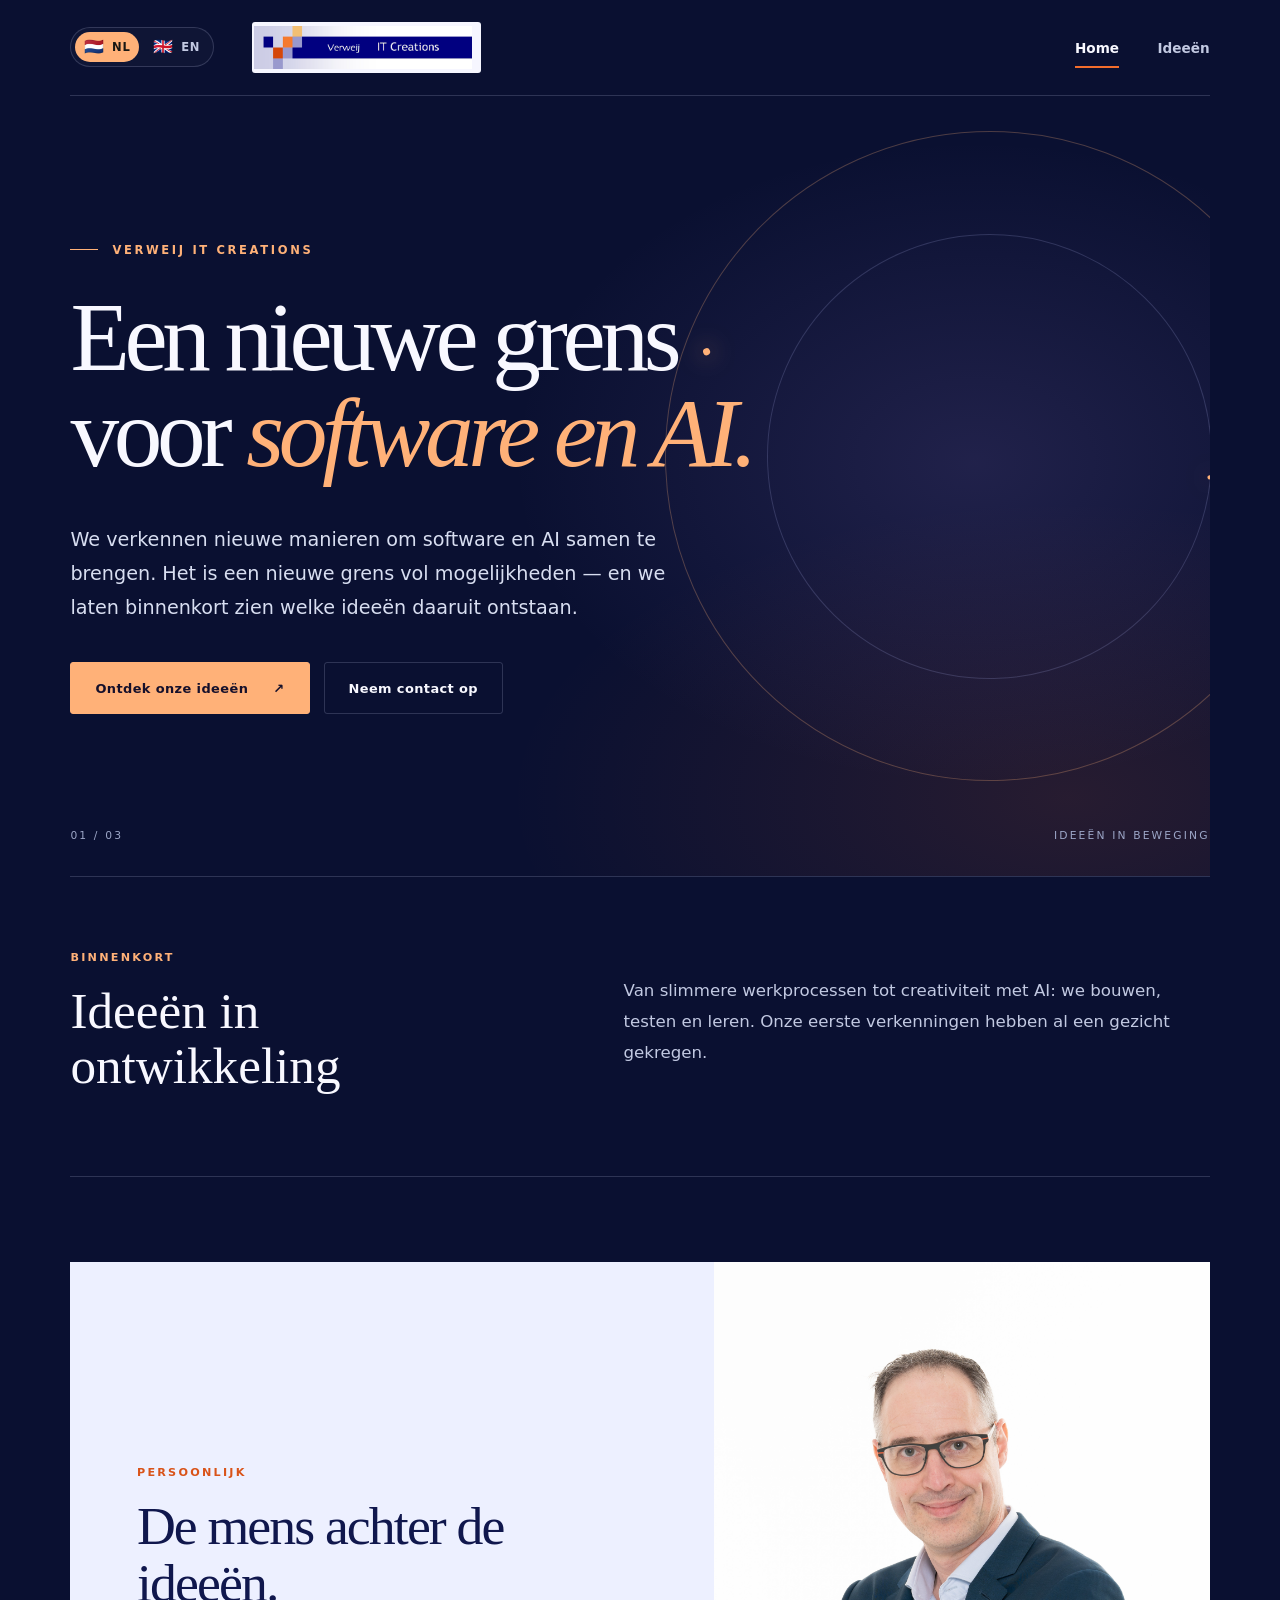
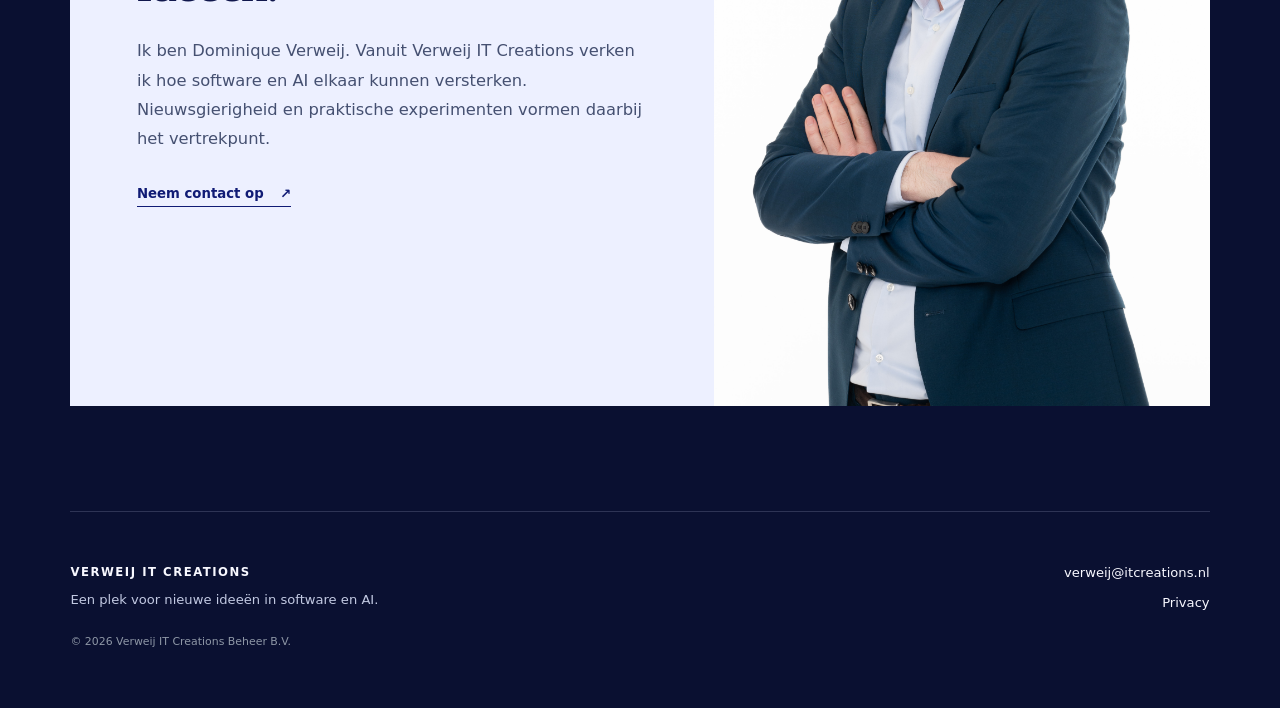
==== index.html @ 24ee963d "Build bilingual company site and project showcase" ====
<!doctype html>
<html lang="nl">
<head>
  <meta charset="utf-8">
  <meta name="viewport" content="width=device-width, initial-scale=1">
  <meta name="theme-color" content="#0a1031">
  <meta name="description" content="Verweij IT Creations verkent nieuwe manieren om software en AI samen te brengen.">
  <title>Verweij IT Creations — software en AI verkennen</title>
  <link rel="icon" type="image/jpeg" href="assets/images/Icon.jpg">
  <link rel="canonical" href="https://www.itcreations.nl/">
  <link rel="alternate" hreflang="en" href="https://www.itcreations.nl/en/">
  <link rel="stylesheet" href="assets/site.css">
</head>
<body>
  <div class="site-shell">
    <header class="site-header">
      <div class="header-left">
        <nav class="language-switch" aria-label="Language / Taal">
          <a href="./" lang="nl" hreflang="nl" aria-current="true"><span aria-hidden="true">🇳🇱</span><span>NL</span></a>
          <a href="en/" lang="en" hreflang="en"><span aria-hidden="true">🇬🇧</span><span>EN</span></a>
        </nav>
        <a class="wordmark" href="./" aria-label="Verweij IT Creations — Home"><img src="assets/images/logo.png" alt="Verweij IT Creations" width="220" height="44"></a>
      </div>
      <nav class="primary-nav" aria-label="Hoofdnavigatie"><a href="./" aria-current="page">Home</a><a href="ideas.html">Ideeën</a></nav>
    </header>
    <main id="main-content"><section class="hero" aria-labelledby="hero-title">
    <div class="hero-orbit hero-orbit-one" aria-hidden="true"></div><div class="hero-orbit hero-orbit-two" aria-hidden="true"></div>
    <div class="hero-content"><p class="eyebrow"><span class="eyebrow-line"></span>Verweij IT Creations</p>
      <h1 id="hero-title">Een nieuwe grens voor <em>software en AI.</em></h1><p class="hero-lead">We verkennen nieuwe manieren om software en AI samen te brengen. Het is een nieuwe grens vol mogelijkheden — en we laten binnenkort zien welke ideeën daaruit ontstaan.</p>
      <div class="hero-actions"><a class="button button-primary" href="ideas.html">Ontdek onze ideeën<span aria-hidden="true">↗</span></a><a class="button button-quiet" href="mailto:verweij@itcreations.nl">Neem contact op</a></div>
    </div>
    <div class="hero-index" aria-hidden="true"><span>01 / 03</span><span>IDEEËN IN BEWEGING</span></div>
  </section>
  <section class="intro-panel" aria-labelledby="intro-title"><div><p class="section-kicker">Binnenkort</p><h2 id="intro-title">Ideeën in ontwikkeling</h2></div><p>Van slimmere werkprocessen tot creativiteit met AI: we bouwen, testen en leren. Onze eerste verkenningen hebben al een gezicht gekregen.</p></section>
  <section class="founder-panel" aria-labelledby="founder-title"><div class="founder-copy"><p class="section-kicker">Persoonlijk</p><h2 id="founder-title">De mens achter de ideeën.</h2><p>Ik ben Dominique Verweij. Vanuit Verweij IT Creations verken ik hoe software en AI elkaar kunnen versterken. Nieuwsgierigheid en praktische experimenten vormen daarbij het vertrekpunt.</p><a href="mailto:verweij@itcreations.nl">Neem contact op <span aria-hidden="true">↗</span></a></div><div class="founder-image"><img src="assets/images/DSC_1056.jpg" alt="Portret van Dominique Verweij" width="1200" height="1800" loading="lazy"></div></section></main>
    <footer class="site-footer">
      <div><span class="footer-brand">Verweij IT Creations</span><p>Een plek voor nieuwe ideeën in software en AI.</p><small>© 2026 Verweij IT Creations Beheer B.V.</small></div>
      <div class="footer-links"><a href="mailto:verweij@itcreations.nl">verweij@itcreations.nl</a><a href="privacy.html">Privacy</a></div>
    </footer>
  </div>
</body>
</html>
---- assets/site.css ----
:root {
  color-scheme: dark;
  --bg: #0a1031;
  --surface: #161d42;
  --surface-soft: #252d57;
  --line: rgba(210, 215, 250, .18);
  --text: #f8f8ff;
  --muted: #c2c9e2;
  --accent: #f36d2c;
  --accent-light: #ffb178;
  font-family: Inter, ui-sans-serif, system-ui, -apple-system, BlinkMacSystemFont, "Segoe UI", sans-serif;
  font-synthesis: none;
}
* { box-sizing: border-box; }
html { scroll-behavior: smooth; }
body { margin: 0; background: var(--bg); color: var(--text); }
a { color: inherit; }
a:focus-visible { outline: 2px solid var(--accent-light); outline-offset: 5px; border-radius: 4px; }
::selection { background: var(--accent); color: var(--bg); }
.site-shell { width: min(100%, 1600px); margin: 0 auto; padding: 0 clamp(24px, 5.5vw, 100px); }
.site-header { min-height: 96px; display: flex; justify-content: space-between; align-items: center; gap: 28px; border-bottom: 1px solid var(--line); }
.header-left { display: flex; align-items: center; gap: clamp(22px, 3vw, 48px); }
.language-switch { display: flex; gap: 5px; padding: 4px; border: 1px solid var(--line); border-radius: 999px; background: rgba(255,255,255,.025); }
.language-switch a { display: flex; gap: 7px; align-items: center; min-width: 63px; justify-content: center; border-radius: 999px; padding: 7px 9px; color: var(--muted); text-decoration: none; font-size: .72rem; font-weight: 750; letter-spacing: .06em; }
.language-switch a[aria-current="true"] { color: #181714; background: var(--accent-light); }
.language-switch a:not([aria-current="true"]):hover { color: var(--text); background: rgba(255,255,255,.08); }
.language-switch a span:first-child { font-size: 1rem; line-height: 1; }
.wordmark { display: inline-flex; align-items: center; padding: 4px 9px 4px 2px; background: #f6f6ff; border-radius: 3px; text-decoration: none; }
.wordmark img { display: block; width: clamp(175px, 17vw, 220px); height: auto; }
.primary-nav { display: flex; gap: clamp(24px, 3vw, 48px); align-items: center; }
.primary-nav a { color: var(--muted); text-decoration: none; font-size: .85rem; font-weight: 600; padding: 12px 0; transition: color .2s ease; }
.primary-nav a:hover, .primary-nav a[aria-current="page"] { color: var(--text); }
.primary-nav a[aria-current="page"] { box-shadow: inset 0 -2px var(--accent); }
.hero { position: relative; min-height: min(780px, calc(100svh - 96px)); display: flex; align-items: center; overflow: hidden; isolation: isolate; padding: 100px 0 115px; }
.hero::before { content: ""; position: absolute; inset: 0 -100px; z-index: -2; background: radial-gradient(ellipse 46% 55% at 75% 47%, rgba(163, 132, 220, .15), transparent 75%), radial-gradient(ellipse 55% 50% at 82% 90%, rgba(248, 112, 44, .12), transparent 76%); }
.hero-orbit { position: absolute; z-index: -1; border: 1px solid rgba(255,177,120,.27); border-radius: 50%; pointer-events: none; transform: rotate(-24deg); }
.hero-orbit-one { width: 650px; height: 650px; right: -105px; top: 50%; margin-top: -355px; }
.hero-orbit-two { width: 445px; height: 445px; right: -2px; top: 50%; margin-top: -252px; border-color: rgba(164,172,227,.21); }
.hero-orbit-two::before, .hero-orbit-one::before { content: ""; position: absolute; width: 7px; height: 7px; border-radius: 50%; background: var(--accent-light); box-shadow: 0 0 24px var(--accent-light); top: 17%; left: 16%; }
.hero-orbit-two::before { top: 74%; left: 93%; width: 4px; height: 4px; }
.hero-content { position: relative; z-index: 1; max-width: 850px; }
.eyebrow { display: flex; align-items: center; gap: 14px; margin: 0 0 32px; color: var(--accent-light); text-transform: uppercase; letter-spacing: .23em; font-size: .72rem; font-weight: 700; }
.eyebrow-line { width: 28px; height: 1px; background: currentColor; }
h1, h2, p { margin-top: 0; }
h1, h2 { font-family: Georgia, "Times New Roman", serif; font-weight: 400; }
.hero h1 { font-size: clamp(4rem, 7.6vw, 8.3rem); line-height: .99; max-width: 950px; letter-spacing: -.055em; margin-bottom: 42px; text-wrap: balance; }
h1 em { color: var(--accent-light); font-weight: 400; }
.hero-lead { max-width: 610px; color: #d8def1; font-size: clamp(1.06rem, 1.5vw, 1.27rem); line-height: 1.75; }
.hero-actions { display: flex; flex-wrap: wrap; gap: 14px; margin-top: 38px; }
.button { min-height: 52px; display: inline-flex; align-items: center; justify-content: center; gap: 25px; padding: 0 24px; border: 1px solid var(--line); border-radius: 3px; font-size: .81rem; font-weight: 700; letter-spacing: .03em; text-decoration: none; transition: background .2s, transform .2s, border-color .2s; }
.button:hover { transform: translateY(-2px); }
.button-primary { background: var(--accent-light); border-color: var(--accent-light); color: #16102b; }
.button-primary:hover { background: #ffd0a8; }
.button-quiet:hover { border-color: var(--accent-light); background: rgba(255,255,255,.04); }
.hero-index { position: absolute; left: 0; right: 0; bottom: 34px; display: flex; justify-content: space-between; color: #9ca6c7; letter-spacing: .2em; font-size: .67rem; }
.intro-panel { border-top: 1px solid var(--line); border-bottom: 1px solid var(--line); padding: 74px 0 82px; display: grid; grid-template-columns: minmax(210px, 1fr) minmax(320px, 1.3fr); gap: 8vw; align-items: center; }
.section-kicker { color: var(--accent-light); font-size: .7rem; text-transform: uppercase; letter-spacing: .2em; font-weight: 700; margin-bottom: 19px; }
.intro-panel h2 { font-size: clamp(2.8rem, 4vw, 4.2rem); line-height: 1.08; margin: 0; }
.intro-panel > p { color: var(--muted); line-height: 1.85; font-size: 1.04rem; margin: 0; }
.founder-panel { display: grid; grid-template-columns: minmax(0, 1.13fr) minmax(300px, .87fr); min-height: 440px; overflow: hidden; background: #edf0ff; color: #10174d; margin: 85px 0 105px; }
.founder-copy { align-self: center; padding: clamp(35px, 5.2vw, 86px); }
.founder-copy .section-kicker { color: #d95319; }
.founder-copy h2 { font-size: clamp(2.6rem, 4.2vw, 4.9rem); line-height: 1.06; letter-spacing: -.035em; margin-bottom: 24px; }
.founder-copy > p:not(.section-kicker) { max-width: 570px; color: #455071; line-height: 1.8; font-size: 1.02rem; margin-bottom: 29px; }
.founder-copy > a { color: #101b75; text-decoration: none; border-bottom: 1px solid #101b75; padding-bottom: 5px; font-size: .83rem; font-weight: 700; }
.founder-copy > a span { margin-left: 12px; }
.founder-image { min-height: 440px; background: #fff; overflow: hidden; }
.founder-image img { display: block; width: 100%; height: 100%; object-fit: cover; object-position: center 20%; }
.page-intro { padding: 105px 0 70px; max-width: 910px; }
.page-intro h1 { font-size: clamp(3.7rem, 6.5vw, 6.5rem); line-height: 1.03; letter-spacing: -.05em; margin-bottom: 32px; text-wrap: balance; }
.page-intro > p:not(.eyebrow) { color: var(--muted); font-size: 1.13rem; line-height: 1.75; max-width: 680px; }
.ideas-grid { display: grid; grid-template-columns: repeat(3, minmax(0,1fr)); gap: clamp(16px, 2vw, 30px); margin-bottom: 110px; }
.idea-card { border: 1px solid var(--line); background: var(--surface); overflow: hidden; min-width: 0; }
.idea-image { overflow: hidden; aspect-ratio: 1 / 1; background: #15171b; }
.idea-image img { display: block; width: 100%; height: 100%; object-fit: cover; transition: transform .5s ease; }
.idea-card:hover .idea-image img { transform: scale(1.04); }
.idea-copy { padding: clamp(20px, 2vw, 31px); }
.idea-topline { display: flex; justify-content: space-between; gap: 8px; color: #9ba5b1; text-transform: uppercase; letter-spacing: .11em; font-size: .65rem; font-weight: 700; }
.status { display: inline-flex; align-items: center; gap: 7px; }
.status-dot { display: inline-block; width: 6px; height: 6px; border-radius: 50%; background: var(--accent-light); }
.idea-card h2 { margin: 35px 0 12px; font-size: clamp(2.5rem, 3vw, 3.6rem); line-height: 1; }
.idea-card p { color: var(--muted); font-size: .95rem; line-height: 1.75; margin-bottom: 8px; }
.idea-card-green h2 { color: #c7e29e; }
.idea-card-blue h2 { color: #b4cdef; }
.idea-card-violet h2 { color: #d8b8eb; }
.closing-note { border-top: 1px solid var(--line); text-align: center; padding: 94px 0 115px; }
.closing-symbol { color: var(--accent-light); font-size: 1.5rem; }
.closing-note h2 { font-size: clamp(2.5rem, 4.5vw, 4.7rem); margin: 18px 0 14px; }
.closing-note p { color: var(--muted); line-height: 1.7; }
.policy-intro { padding-bottom: 43px; }
.updated { color: #89919e; font-size: .77rem; }
.policy-content { width: min(100%, 840px); padding-bottom: 100px; }
.policy-section { border-top: 1px solid var(--line); padding: 28px 0 32px; display: grid; grid-template-columns: 235px minmax(0, 1fr); gap: 28px; }
.policy-section h2 { font-family: inherit; font-size: 1rem; font-weight: 700; letter-spacing: .01em; margin: 0; }
.policy-section p { color: var(--muted); line-height: 1.8; font-size: .95rem; margin: 0; }
.policy-section a { color: var(--accent-light); text-underline-offset: 3px; }
.site-footer { border-top: 1px solid var(--line); display: flex; justify-content: space-between; gap: 35px; padding: 53px 0 60px; color: var(--muted); font-size: .82rem; }
.footer-brand { display: block; color: var(--text); text-transform: uppercase; letter-spacing: .13em; font-size: .73rem; font-weight: 750; margin-bottom: 13px; }
.site-footer p { margin-bottom: 26px; }
.site-footer small { color: #8e97a6; }
.footer-links { display: flex; flex-direction: column; gap: 15px; align-items: flex-end; }
.footer-links a { color: var(--text); text-decoration: none; }
.footer-links a:hover { color: var(--accent-light); }
@media (max-width: 920px) {
  .wordmark img { width: 180px; }
  .hero-orbit-one { right: -320px; opacity: .7; }
  .hero-orbit-two { right: -230px; opacity: .7; }
  .ideas-grid { grid-template-columns: repeat(2, minmax(0,1fr)); }
}
@media (max-width: 650px) {
  .site-header { min-height: auto; padding: 18px 0; align-items: flex-start; flex-direction: column; gap: 17px; }
  .header-left { width: 100%; justify-content: space-between; gap: 12px; }
  .wordmark img { width: 150px; }
  .language-switch a { min-width: 50px; gap: 5px; padding: 6px 5px; font-size: .66rem; }
  .primary-nav { width: 100%; gap: 30px; }
  .primary-nav a { padding: 6px 0; }
  .hero { min-height: 650px; padding: 100px 0 100px; }
  .hero h1 { font-size: clamp(3.5rem, 13vw, 5.5rem); }
  .hero-orbit-one { width: 400px; height: 400px; right: -320px; margin-top: -190px; }
  .hero-orbit-two { width: 270px; height: 270px; right: -255px; margin-top: -130px; }
  .hero-index span:last-child { display: none; }
  .intro-panel { grid-template-columns: 1fr; gap: 28px; padding: 60px 0; }
  .founder-panel { grid-template-columns: 1fr; margin: 50px 0 65px; }
  .founder-copy { padding: 37px 29px; }
  .founder-image { min-height: 360px; max-height: 520px; }
  .page-intro { padding: 74px 0 54px; }
  .page-intro h1 { font-size: clamp(3.4rem, 11vw, 5rem); }
  .ideas-grid { grid-template-columns: 1fr; margin-bottom: 35px; }
  .idea-image { aspect-ratio: 1.18 / 1; }
  .idea-card h2 { margin-top: 22px; }
  .closing-note { padding: 70px 0 80px; }
  .policy-section { grid-template-columns: 1fr; gap: 12px; }
  .site-footer { flex-direction: column; padding: 42px 0; }
  .footer-links { align-items: flex-start; }
}
@media (prefers-reduced-motion: reduce) { html { scroll-behavior: auto; } *, *::before, *::after { transition-duration: .01ms !important; animation-duration: .01ms !important; } }
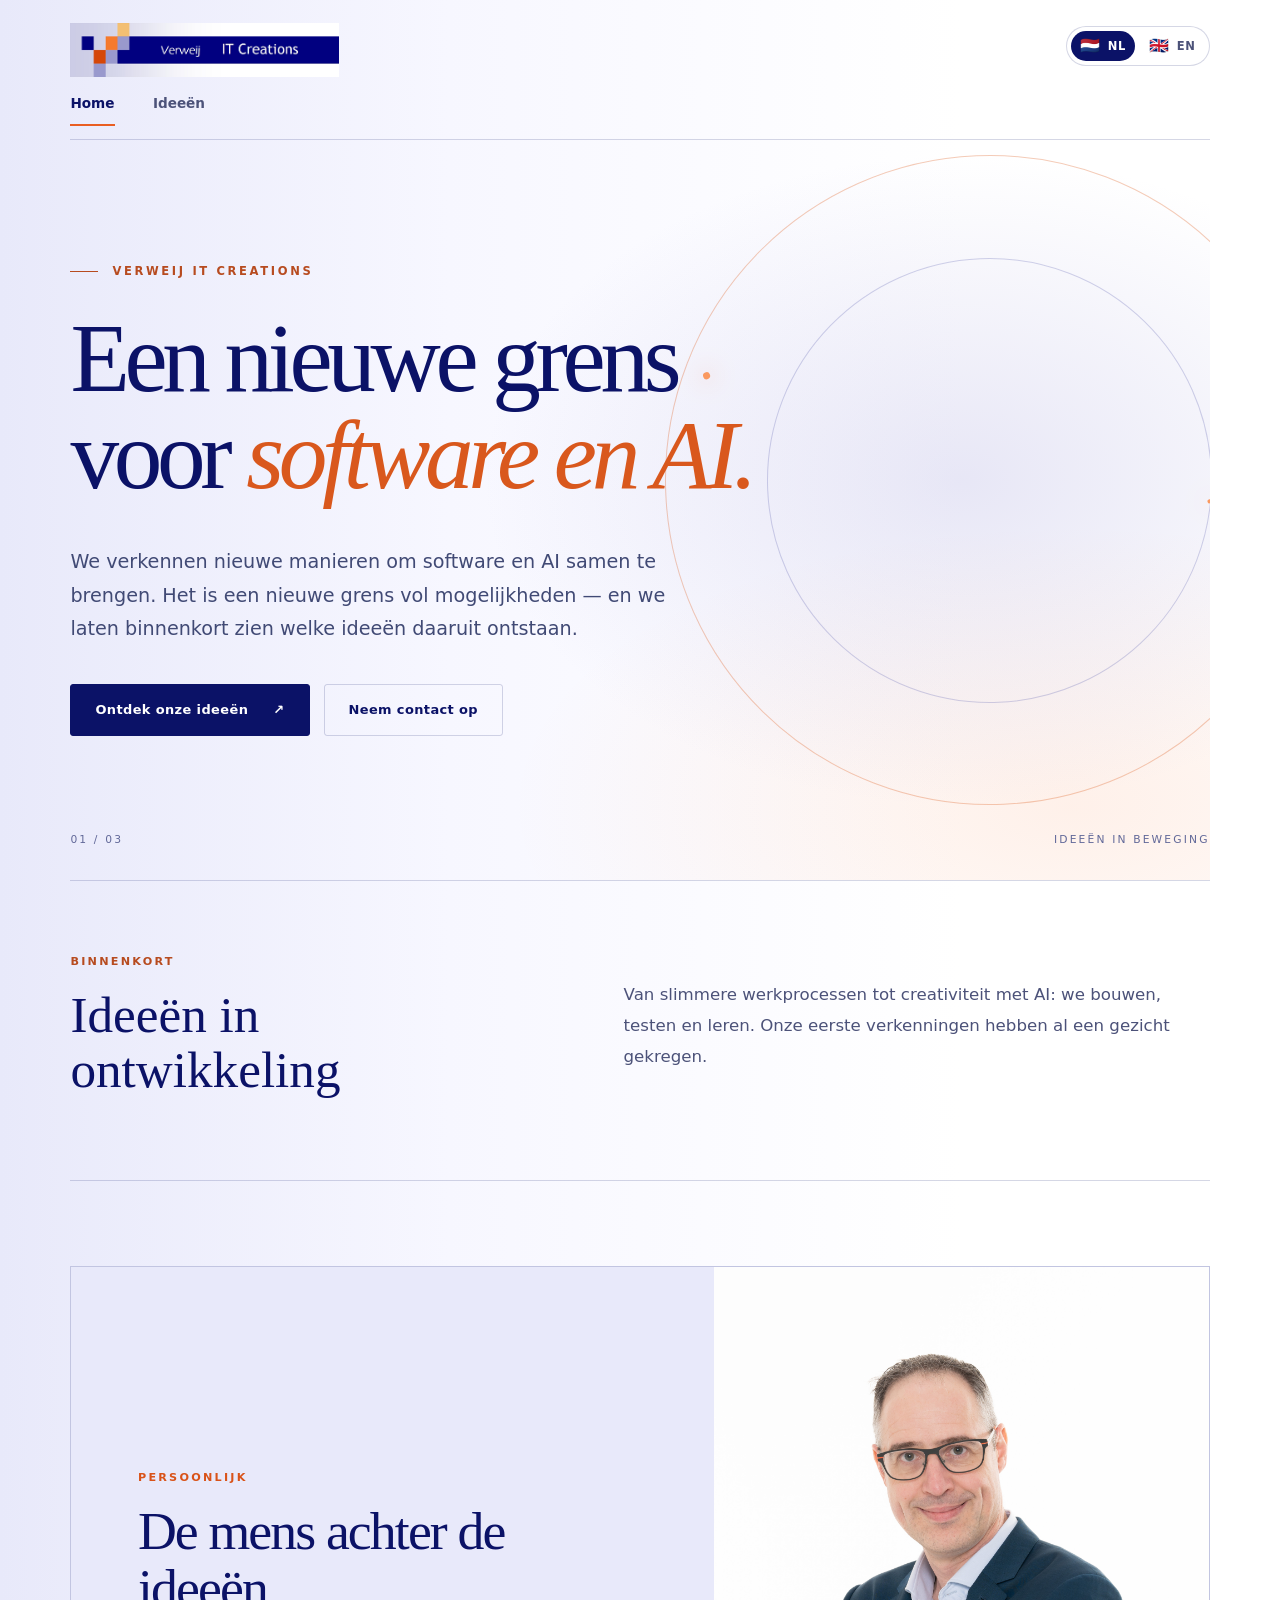
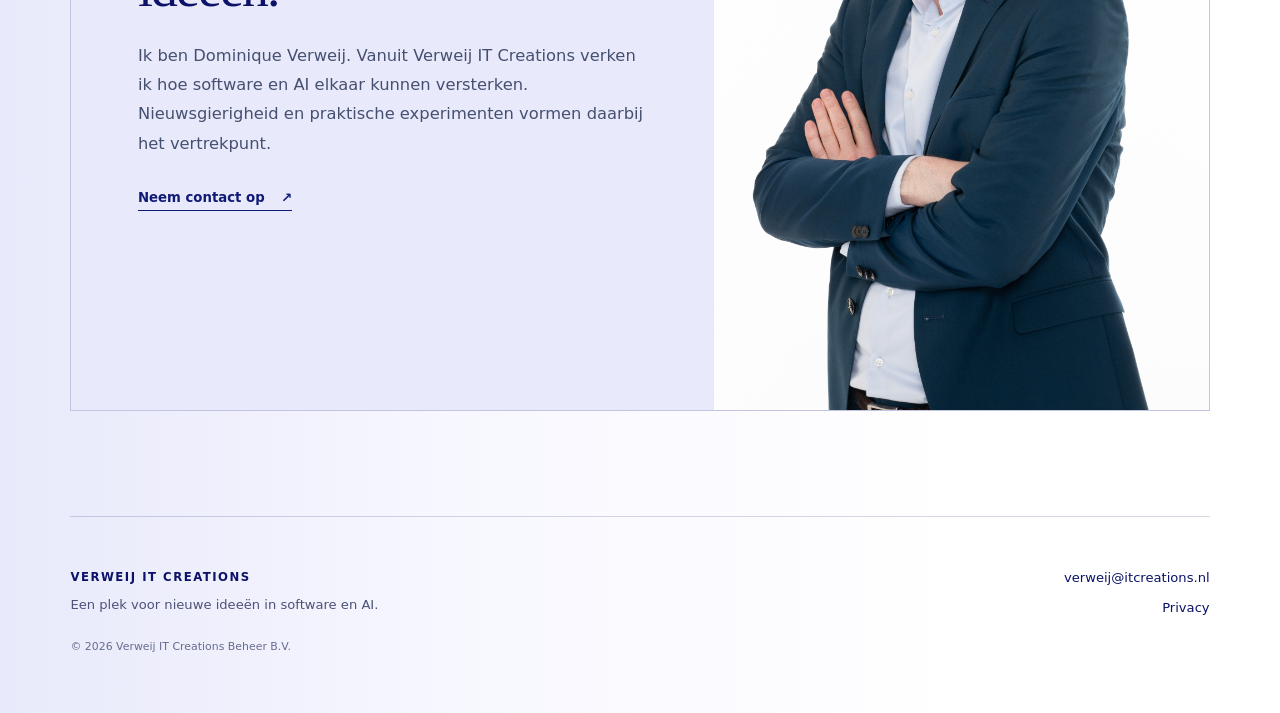
==== commit a071ccf3: "Match site palette to logo and rearrange header" ====
--- a/index.html
+++ b/index.html
@@ -3,7 +3,7 @@
 <head>
   <meta charset="utf-8">
   <meta name="viewport" content="width=device-width, initial-scale=1">
-  <meta name="theme-color" content="#0a1031">
+  <meta name="theme-color" content="#f7f7ff">
   <meta name="description" content="Verweij IT Creations verkent nieuwe manieren om software en AI samen te brengen.">
   <title>Verweij IT Creations — software en AI verkennen</title>
   <link rel="icon" type="image/jpeg" href="assets/images/Icon.jpg">
@@ -14,14 +14,14 @@
 <body>
   <div class="site-shell">
     <header class="site-header">
-      <div class="header-left">
-        <nav class="language-switch" aria-label="Language / Taal">
-          <a href="./" lang="nl" hreflang="nl" aria-current="true"><span aria-hidden="true">🇳🇱</span><span>NL</span></a>
-          <a href="en/" lang="en" hreflang="en"><span aria-hidden="true">🇬🇧</span><span>EN</span></a>
-        </nav>
+      <div class="header-brand-nav">
         <a class="wordmark" href="./" aria-label="Verweij IT Creations — Home"><img src="assets/images/logo.png" alt="Verweij IT Creations" width="220" height="44"></a>
+        <nav class="primary-nav" aria-label="Hoofdnavigatie"><a href="./" aria-current="page">Home</a><a href="ideas.html">Ideeën</a></nav>
       </div>
-      <nav class="primary-nav" aria-label="Hoofdnavigatie"><a href="./" aria-current="page">Home</a><a href="ideas.html">Ideeën</a></nav>
+      <nav class="language-switch" aria-label="Language / Taal">
+        <a href="./" lang="nl" hreflang="nl" aria-current="true"><span aria-hidden="true">🇳🇱</span><span>NL</span></a>
+        <a href="en/" lang="en" hreflang="en"><span aria-hidden="true">🇬🇧</span><span>EN</span></a>
+      </nav>
     </header>
     <main id="main-content"><section class="hero" aria-labelledby="hero-title">
     <div class="hero-orbit hero-orbit-one" aria-hidden="true"></div><div class="hero-orbit hero-orbit-two" aria-hidden="true"></div>
--- a/assets/site.css
+++ b/assets/site.css
@@ -1,63 +1,63 @@
 :root {
-  color-scheme: dark;
-  --bg: #0a1031;
-  --surface: #161d42;
-  --surface-soft: #252d57;
-  --line: rgba(210, 215, 250, .18);
-  --text: #f8f8ff;
-  --muted: #c2c9e2;
-  --accent: #f36d2c;
-  --accent-light: #ffb178;
+  color-scheme: light;
+  --bg: #f7f7ff;
+  --surface: #fff;
+  --surface-soft: #e8e9f9;
+  --line: rgba(11, 18, 103, .17);
+  --text: #0b1267;
+  --muted: #4c5279;
+  --accent: #e95e22;
+  --accent-light: #fa9960;
   font-family: Inter, ui-sans-serif, system-ui, -apple-system, BlinkMacSystemFont, "Segoe UI", sans-serif;
   font-synthesis: none;
 }
 * { box-sizing: border-box; }
 html { scroll-behavior: smooth; }
-body { margin: 0; background: var(--bg); color: var(--text); }
+body { margin: 0; background: linear-gradient(90deg, #e8e9fa 0%, var(--bg) 35%, #fff 75%); color: var(--text); }
 a { color: inherit; }
-a:focus-visible { outline: 2px solid var(--accent-light); outline-offset: 5px; border-radius: 4px; }
-::selection { background: var(--accent); color: var(--bg); }
+a:focus-visible { outline: 2px solid var(--accent); outline-offset: 5px; border-radius: 4px; }
+::selection { background: #ffd1b5; color: var(--text); }
 .site-shell { width: min(100%, 1600px); margin: 0 auto; padding: 0 clamp(24px, 5.5vw, 100px); }
-.site-header { min-height: 96px; display: flex; justify-content: space-between; align-items: center; gap: 28px; border-bottom: 1px solid var(--line); }
-.header-left { display: flex; align-items: center; gap: clamp(22px, 3vw, 48px); }
-.language-switch { display: flex; gap: 5px; padding: 4px; border: 1px solid var(--line); border-radius: 999px; background: rgba(255,255,255,.025); }
+.site-header { min-height: 140px; display: flex; justify-content: space-between; align-items: flex-start; gap: 28px; padding-top: 23px; border-bottom: 1px solid var(--line); }
+.header-brand-nav { display: flex; flex-direction: column; align-items: flex-start; gap: 18px; }
+.language-switch { display: flex; gap: 5px; padding: 4px; margin-top: 3px; border: 1px solid var(--line); border-radius: 999px; background: rgba(255,255,255,.65); }
 .language-switch a { display: flex; gap: 7px; align-items: center; min-width: 63px; justify-content: center; border-radius: 999px; padding: 7px 9px; color: var(--muted); text-decoration: none; font-size: .72rem; font-weight: 750; letter-spacing: .06em; }
-.language-switch a[aria-current="true"] { color: #181714; background: var(--accent-light); }
-.language-switch a:not([aria-current="true"]):hover { color: var(--text); background: rgba(255,255,255,.08); }
+.language-switch a[aria-current="true"] { color: #fff; background: var(--text); }
+.language-switch a:not([aria-current="true"]):hover { color: var(--text); background: var(--surface-soft); }
 .language-switch a span:first-child { font-size: 1rem; line-height: 1; }
-.wordmark { display: inline-flex; align-items: center; padding: 4px 9px 4px 2px; background: #f6f6ff; border-radius: 3px; text-decoration: none; }
-.wordmark img { display: block; width: clamp(175px, 17vw, 220px); height: auto; }
+.wordmark { display: inline-flex; align-items: center; text-decoration: none; }
+.wordmark img { display: block; width: clamp(220px, 21vw, 270px); height: auto; }
 .primary-nav { display: flex; gap: clamp(24px, 3vw, 48px); align-items: center; }
-.primary-nav a { color: var(--muted); text-decoration: none; font-size: .85rem; font-weight: 600; padding: 12px 0; transition: color .2s ease; }
+.primary-nav a { color: var(--muted); text-decoration: none; font-size: .85rem; font-weight: 600; padding: 0 0 15px; transition: color .2s ease; }
 .primary-nav a:hover, .primary-nav a[aria-current="page"] { color: var(--text); }
 .primary-nav a[aria-current="page"] { box-shadow: inset 0 -2px var(--accent); }
-.hero { position: relative; min-height: min(780px, calc(100svh - 96px)); display: flex; align-items: center; overflow: hidden; isolation: isolate; padding: 100px 0 115px; }
-.hero::before { content: ""; position: absolute; inset: 0 -100px; z-index: -2; background: radial-gradient(ellipse 46% 55% at 75% 47%, rgba(163, 132, 220, .15), transparent 75%), radial-gradient(ellipse 55% 50% at 82% 90%, rgba(248, 112, 44, .12), transparent 76%); }
-.hero-orbit { position: absolute; z-index: -1; border: 1px solid rgba(255,177,120,.27); border-radius: 50%; pointer-events: none; transform: rotate(-24deg); }
+.hero { position: relative; min-height: min(740px, calc(100svh - 140px)); display: flex; align-items: center; overflow: hidden; isolation: isolate; padding: 90px 0 110px; }
+.hero::before { content: ""; position: absolute; inset: 0 -100px; z-index: -2; background: radial-gradient(ellipse 47% 58% at 74% 46%, rgba(156, 153, 217, .24), transparent 76%), radial-gradient(ellipse 55% 50% at 82% 90%, rgba(248, 112, 44, .10), transparent 76%); }
+.hero-orbit { position: absolute; z-index: -1; border: 1px solid rgba(224, 106, 49, .35); border-radius: 50%; pointer-events: none; transform: rotate(-24deg); }
 .hero-orbit-one { width: 650px; height: 650px; right: -105px; top: 50%; margin-top: -355px; }
-.hero-orbit-two { width: 445px; height: 445px; right: -2px; top: 50%; margin-top: -252px; border-color: rgba(164,172,227,.21); }
+.hero-orbit-two { width: 445px; height: 445px; right: -2px; top: 50%; margin-top: -252px; border-color: rgba(82, 85, 170, .26); }
 .hero-orbit-two::before, .hero-orbit-one::before { content: ""; position: absolute; width: 7px; height: 7px; border-radius: 50%; background: var(--accent-light); box-shadow: 0 0 24px var(--accent-light); top: 17%; left: 16%; }
 .hero-orbit-two::before { top: 74%; left: 93%; width: 4px; height: 4px; }
 .hero-content { position: relative; z-index: 1; max-width: 850px; }
-.eyebrow { display: flex; align-items: center; gap: 14px; margin: 0 0 32px; color: var(--accent-light); text-transform: uppercase; letter-spacing: .23em; font-size: .72rem; font-weight: 700; }
+.eyebrow { display: flex; align-items: center; gap: 14px; margin: 0 0 32px; color: #b74b1f; text-transform: uppercase; letter-spacing: .23em; font-size: .72rem; font-weight: 700; }
 .eyebrow-line { width: 28px; height: 1px; background: currentColor; }
 h1, h2, p { margin-top: 0; }
 h1, h2 { font-family: Georgia, "Times New Roman", serif; font-weight: 400; }
 .hero h1 { font-size: clamp(4rem, 7.6vw, 8.3rem); line-height: .99; max-width: 950px; letter-spacing: -.055em; margin-bottom: 42px; text-wrap: balance; }
-h1 em { color: var(--accent-light); font-weight: 400; }
-.hero-lead { max-width: 610px; color: #d8def1; font-size: clamp(1.06rem, 1.5vw, 1.27rem); line-height: 1.75; }
+h1 em { color: #d9581d; font-weight: 400; }
+.hero-lead { max-width: 610px; color: #414a75; font-size: clamp(1.06rem, 1.5vw, 1.27rem); line-height: 1.75; }
 .hero-actions { display: flex; flex-wrap: wrap; gap: 14px; margin-top: 38px; }
 .button { min-height: 52px; display: inline-flex; align-items: center; justify-content: center; gap: 25px; padding: 0 24px; border: 1px solid var(--line); border-radius: 3px; font-size: .81rem; font-weight: 700; letter-spacing: .03em; text-decoration: none; transition: background .2s, transform .2s, border-color .2s; }
 .button:hover { transform: translateY(-2px); }
-.button-primary { background: var(--accent-light); border-color: var(--accent-light); color: #16102b; }
-.button-primary:hover { background: #ffd0a8; }
-.button-quiet:hover { border-color: var(--accent-light); background: rgba(255,255,255,.04); }
-.hero-index { position: absolute; left: 0; right: 0; bottom: 34px; display: flex; justify-content: space-between; color: #9ca6c7; letter-spacing: .2em; font-size: .67rem; }
+.button-primary { background: var(--text); border-color: var(--text); color: #fff; }
+.button-primary:hover { background: #242e91; }
+.button-quiet:hover { border-color: var(--accent); background: rgba(255,255,255,.55); }
+.hero-index { position: absolute; left: 0; right: 0; bottom: 34px; display: flex; justify-content: space-between; color: #626999; letter-spacing: .2em; font-size: .67rem; }
 .intro-panel { border-top: 1px solid var(--line); border-bottom: 1px solid var(--line); padding: 74px 0 82px; display: grid; grid-template-columns: minmax(210px, 1fr) minmax(320px, 1.3fr); gap: 8vw; align-items: center; }
-.section-kicker { color: var(--accent-light); font-size: .7rem; text-transform: uppercase; letter-spacing: .2em; font-weight: 700; margin-bottom: 19px; }
+.section-kicker { color: #b74b1f; font-size: .7rem; text-transform: uppercase; letter-spacing: .2em; font-weight: 700; margin-bottom: 19px; }
 .intro-panel h2 { font-size: clamp(2.8rem, 4vw, 4.2rem); line-height: 1.08; margin: 0; }
 .intro-panel > p { color: var(--muted); line-height: 1.85; font-size: 1.04rem; margin: 0; }
-.founder-panel { display: grid; grid-template-columns: minmax(0, 1.13fr) minmax(300px, .87fr); min-height: 440px; overflow: hidden; background: #edf0ff; color: #10174d; margin: 85px 0 105px; }
+.founder-panel { display: grid; grid-template-columns: minmax(0, 1.13fr) minmax(300px, .87fr); min-height: 440px; overflow: hidden; background: #e8e9fa; color: var(--text); margin: 85px 0 105px; border: 1px solid var(--line); }
 .founder-copy { align-self: center; padding: clamp(35px, 5.2vw, 86px); }
 .founder-copy .section-kicker { color: #d95319; }
 .founder-copy h2 { font-size: clamp(2.6rem, 4.2vw, 4.9rem); line-height: 1.06; letter-spacing: -.035em; margin-bottom: 24px; }
@@ -71,49 +71,49 @@
 .page-intro > p:not(.eyebrow) { color: var(--muted); font-size: 1.13rem; line-height: 1.75; max-width: 680px; }
 .ideas-grid { display: grid; grid-template-columns: repeat(3, minmax(0,1fr)); gap: clamp(16px, 2vw, 30px); margin-bottom: 110px; }
 .idea-card { border: 1px solid var(--line); background: var(--surface); overflow: hidden; min-width: 0; }
-.idea-image { overflow: hidden; aspect-ratio: 1 / 1; background: #15171b; }
+.idea-image { overflow: hidden; aspect-ratio: 1 / 1; background: #e8e9fa; }
 .idea-image img { display: block; width: 100%; height: 100%; object-fit: cover; transition: transform .5s ease; }
 .idea-card:hover .idea-image img { transform: scale(1.04); }
 .idea-copy { padding: clamp(20px, 2vw, 31px); }
-.idea-topline { display: flex; justify-content: space-between; gap: 8px; color: #9ba5b1; text-transform: uppercase; letter-spacing: .11em; font-size: .65rem; font-weight: 700; }
+.idea-topline { display: flex; justify-content: space-between; gap: 8px; color: #596084; text-transform: uppercase; letter-spacing: .11em; font-size: .65rem; font-weight: 700; }
 .status { display: inline-flex; align-items: center; gap: 7px; }
-.status-dot { display: inline-block; width: 6px; height: 6px; border-radius: 50%; background: var(--accent-light); }
+.status-dot { display: inline-block; width: 6px; height: 6px; border-radius: 50%; background: var(--accent); }
 .idea-card h2 { margin: 35px 0 12px; font-size: clamp(2.5rem, 3vw, 3.6rem); line-height: 1; }
 .idea-card p { color: var(--muted); font-size: .95rem; line-height: 1.75; margin-bottom: 8px; }
-.idea-card-green h2 { color: #c7e29e; }
-.idea-card-blue h2 { color: #b4cdef; }
-.idea-card-violet h2 { color: #d8b8eb; }
+.idea-card-green h2 { color: #235634; }
+.idea-card-blue h2 { color: #183b8a; }
+.idea-card-violet h2 { color: #6d3890; }
 .closing-note { border-top: 1px solid var(--line); text-align: center; padding: 94px 0 115px; }
-.closing-symbol { color: var(--accent-light); font-size: 1.5rem; }
+.closing-symbol { color: var(--accent); font-size: 1.5rem; }
 .closing-note h2 { font-size: clamp(2.5rem, 4.5vw, 4.7rem); margin: 18px 0 14px; }
 .closing-note p { color: var(--muted); line-height: 1.7; }
 .policy-intro { padding-bottom: 43px; }
-.updated { color: #89919e; font-size: .77rem; }
+.updated { color: #5b628a; font-size: .77rem; }
 .policy-content { width: min(100%, 840px); padding-bottom: 100px; }
 .policy-section { border-top: 1px solid var(--line); padding: 28px 0 32px; display: grid; grid-template-columns: 235px minmax(0, 1fr); gap: 28px; }
 .policy-section h2 { font-family: inherit; font-size: 1rem; font-weight: 700; letter-spacing: .01em; margin: 0; }
 .policy-section p { color: var(--muted); line-height: 1.8; font-size: .95rem; margin: 0; }
-.policy-section a { color: var(--accent-light); text-underline-offset: 3px; }
+.policy-section a { color: #aa4117; text-underline-offset: 3px; }
 .site-footer { border-top: 1px solid var(--line); display: flex; justify-content: space-between; gap: 35px; padding: 53px 0 60px; color: var(--muted); font-size: .82rem; }
 .footer-brand { display: block; color: var(--text); text-transform: uppercase; letter-spacing: .13em; font-size: .73rem; font-weight: 750; margin-bottom: 13px; }
 .site-footer p { margin-bottom: 26px; }
-.site-footer small { color: #8e97a6; }
+.site-footer small { color: #666c91; }
 .footer-links { display: flex; flex-direction: column; gap: 15px; align-items: flex-end; }
 .footer-links a { color: var(--text); text-decoration: none; }
-.footer-links a:hover { color: var(--accent-light); }
+.footer-links a:hover { color: #aa4117; }
 @media (max-width: 920px) {
-  .wordmark img { width: 180px; }
+  .wordmark img { width: 220px; }
   .hero-orbit-one { right: -320px; opacity: .7; }
   .hero-orbit-two { right: -230px; opacity: .7; }
   .ideas-grid { grid-template-columns: repeat(2, minmax(0,1fr)); }
 }
 @media (max-width: 650px) {
-  .site-header { min-height: auto; padding: 18px 0; align-items: flex-start; flex-direction: column; gap: 17px; }
-  .header-left { width: 100%; justify-content: space-between; gap: 12px; }
-  .wordmark img { width: 150px; }
+  .site-header { min-height: auto; padding-top: 18px; gap: 8px; }
+  .header-brand-nav { gap: 18px; }
+  .wordmark img { width: clamp(145px, 46vw, 205px); }
   .language-switch a { min-width: 50px; gap: 5px; padding: 6px 5px; font-size: .66rem; }
-  .primary-nav { width: 100%; gap: 30px; }
-  .primary-nav a { padding: 6px 0; }
+  .primary-nav { gap: 30px; }
+  .primary-nav a { padding: 0 0 16px; }
   .hero { min-height: 650px; padding: 100px 0 100px; }
   .hero h1 { font-size: clamp(3.5rem, 13vw, 5.5rem); }
   .hero-orbit-one { width: 400px; height: 400px; right: -320px; margin-top: -190px; }
